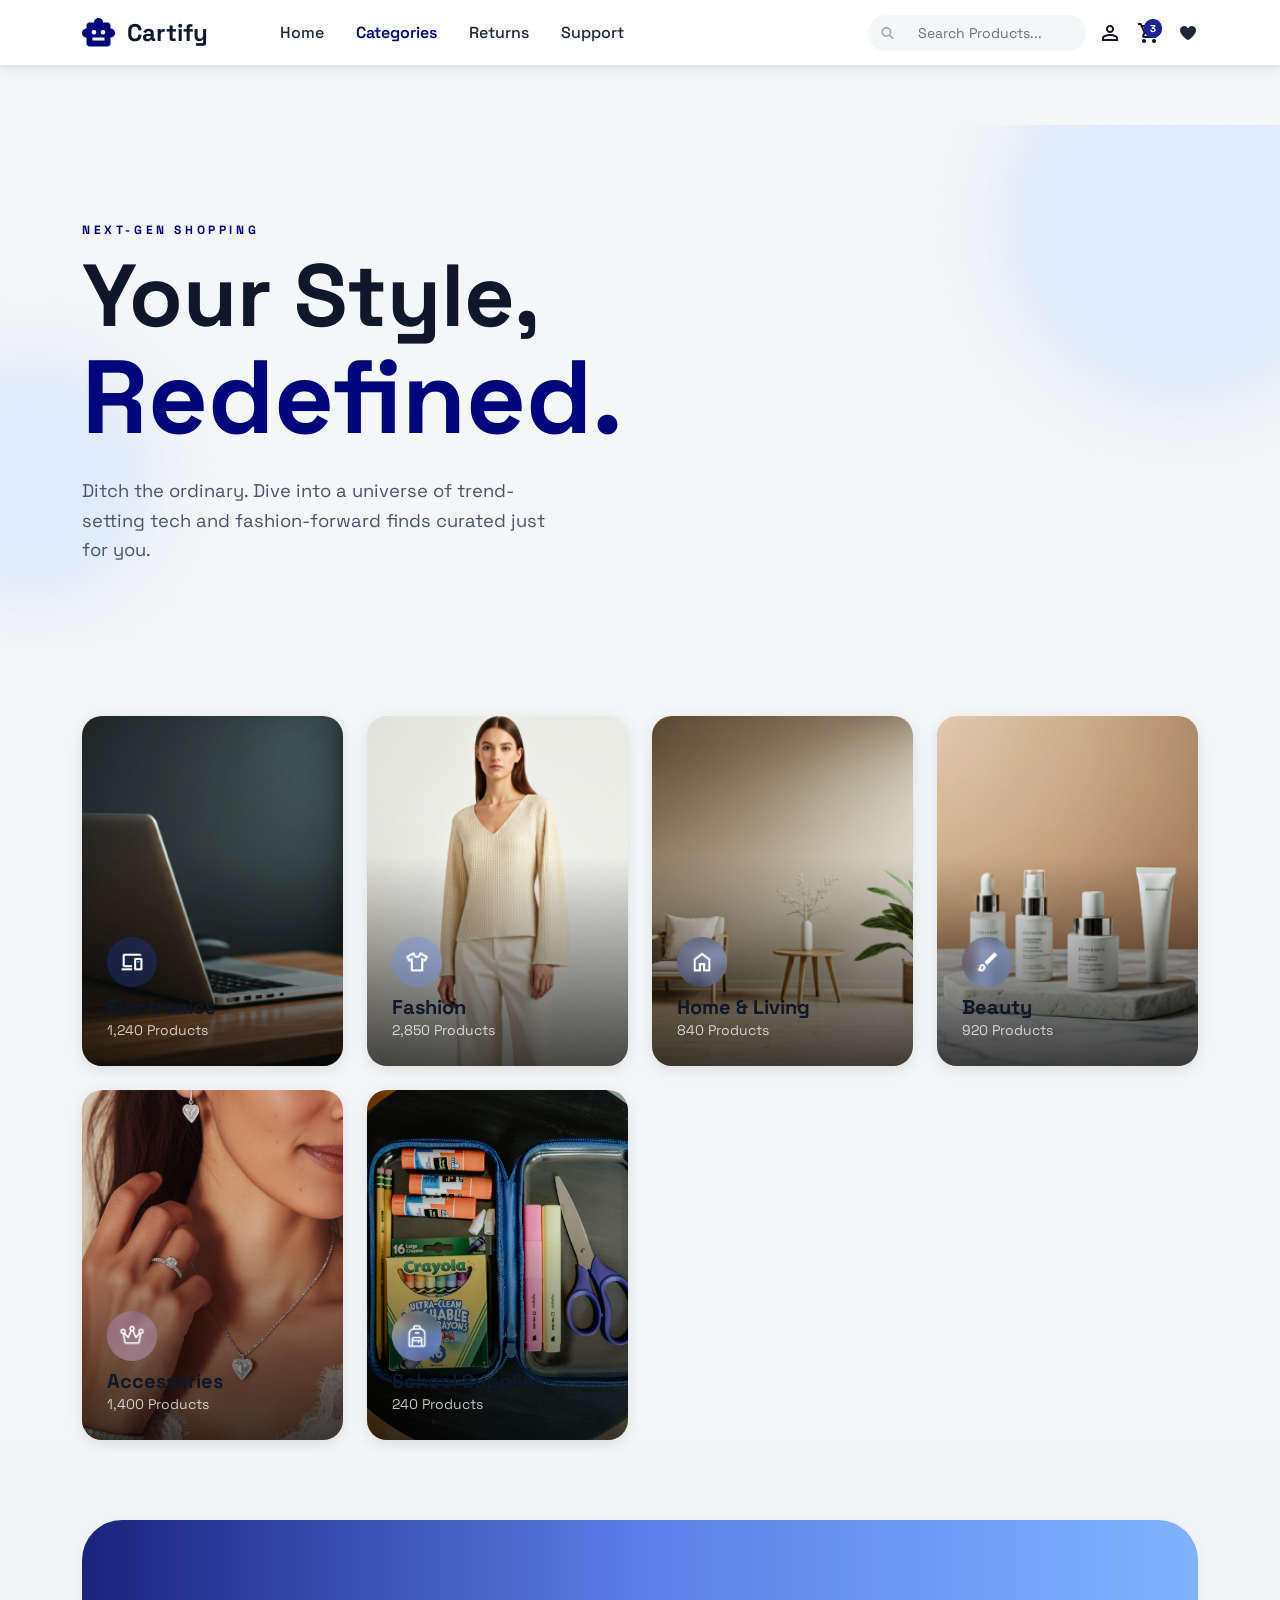
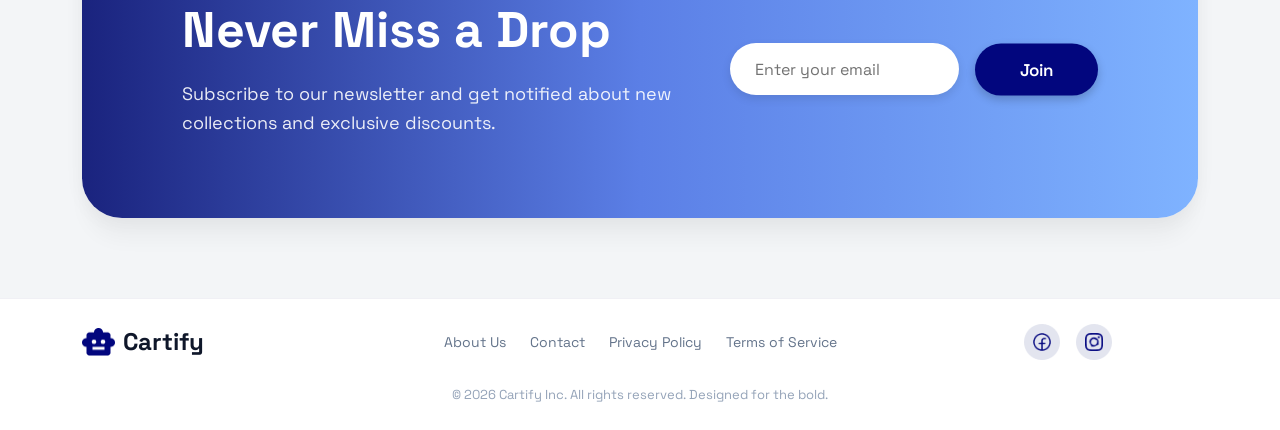
==== Categories.html @ 86dcb87e "Add files via upload" ====
<!doctype html>
<html lang="en">

<head>
  <meta charset="UTF-8" />
  <meta name="viewport" content="width=device-width, initial-scale=1.0" />
  <title>Cartify — Browse Categories</title>
  <meta name="description"
    content="Explore our curated categories: Electronics, Fashion, Home & Living, Beauty, Accessories, and School Supplies." />

  <!-- Google Fonts -->
  <link rel="preconnect" href="https://fonts.googleapis.com" />
  <link rel="preconnect" href="https://fonts.gstatic.com" crossorigin />
  <link href="https://fonts.googleapis.com/css2?family=Space+Grotesk:wght@300..700&display=swap" rel="stylesheet" />

  <!-- Animate CSS -->
  <link rel="stylesheet" href="./CSS/animate.min.css" />
  <!-- WOW CSS -->
  <link rel="stylesheet" href="./CSS/wow.min.css" />
  <!-- Font Awesome -->
  <link rel="stylesheet" href="./CSS/all.min.css" />
  <!-- Bootstrap -->
  <link rel="stylesheet" href="./CSS/bootstrap.min.css" />
  <!-- MDB Bootstrap -->
  <link rel="stylesheet" href="./CSS/mdb.min.css" />
  <!-- Main Stylesheet -->
  <link rel="stylesheet" href="./CSS/Style.css" />
</head>

<body>

  <!-- ========== NAVBAR ========== -->
  <nav class="navbar navbar-expand-lg nav-home sticky-top">
    <div class="container">
      <a class="navbar-brand me-2 brand-name" href="./index.html">
        <img src="./img/Icon.png" height="16" alt="Cartify Logo" loading="lazy" style="margin-top: -1px" />
        Cartify
      </a>

      <button data-mdb-collapse-init class="navbar-toggler" type="button" data-mdb-target="#navbarButtonsExample"
        aria-controls="navbarButtonsExample" aria-expanded="false" aria-label="Toggle navigation">
        <i class="fas fa-bars"></i>
      </button>

      <div class="collapse navbar-collapse" id="navbarButtonsExample">
        <ul class="navbar-nav me-auto mb-2 mb-lg-0 mx-4 px-4 nav-linkss">
          <li class="nav-item">
            <a class="nav-link" href="./index.html">Home</a>
          </li>
          <li class="nav-item">
            <a class="nav-link active-link" href="./Categories.html">Categories</a>
          </li>
          <li class="nav-item">
            <a class="nav-link" href="./returns.html">Returns</a>
          </li>
          <li class="nav-item">
            <a class="nav-link" href="#support">Support</a>
          </li>
        </ul>

        <form class="d-flex nav-search">
          <div class="input-group mx-3">
            <span class="input-group-text border-end-0 icon">
              <i class="fa-solid fa-magnifying-glass fa-xs" style="color: rgb(148, 163, 184)"></i>
            </span>
            <input class="form-control border-start-0 word" type="search" placeholder="Search Products..."
              style="text-overflow: ellipsis" />
          </div>
        </form>

        <div class="nav-icons-group">
          <a class="text-reset" href="./login.html" title="Account">
            <img src="./img/MAN Icon.png" alt="Account" />
          </a>
          <a class="text-reset" href="#" title="Cart">
            <img src="./img/Button.png" alt="Cart" />
          </a>
          <a class="text-reset" href="#" title="Wishlist">
            <i class="fa-solid fa-heart" alt="Wishlist"></i>
          </a>
        </div>
      </div>
    </div>
  </nav>
  <!-- ========== END NAVBAR ========== -->


  <!-- ========== HERO SECTION ========== -->
  <section class="hero-section">
    <div class="hero-circle-1">
      <img src="./img/Overlay+Blur-1.png" alt="Decorative circle" />
    </div>
    <div class="hero-circle-2">
      <img src="./img/Overlay+Blur.png" alt="Decorative circle" />
    </div>
    <div class="container">
      <div class="row mb-2">
        <div class="col-lg-12">
          <p class="hero-sub-title">NEXT-GEN SHOPPING</p>
          <h1 class="hero-title-main">Your Style,</h1>
          <h1 class="hero-title-sub" style="margin-bottom: 1.2rem !important">Redefined.</h1>
        </div>
      </div>
      <div class="row align-items-center">
        <div class="col-lg-7 col-md-8">
          <p class="hero-description">
            Ditch the ordinary. Dive into a universe of trend-setting tech and
            fashion-forward finds curated just for you.
          </p>
        </div>
      </div>
    </div>
  </section>
  <!-- ========== END HERO ========== -->


  <!-- ========== CATEGORIES GRID ========== -->
  <div class="container mt-5 pt-4">
    <div class="row g-4">

      <div class="col-lg-3 col-md-6">
        <a href="./electronics.html" class="category-card">
          <img src="./img/Background electronics.png" alt="Electronics" />
          <div class="category-overlay">
            <div class="mb-2">
              <img src="./img/electronics Overlay+OverlayBlur.png" alt="Electronics Icon" />
            </div>
            <h5 class="fw-bold m-0">Electronics</h5>
            <small class="opacity-75">1,240 Products</small>
          </div>
        </a>
      </div>

      <div class="col-lg-3 col-md-6">
        <a href="#" class="category-card">
          <img src="./img/Background fashion.png" alt="Fashion" />
          <div class="category-overlay">
            <div class="mb-2">
              <img src="./img/fashion Overlay+OverlayBlur.png" alt="Fashion Icon" />
            </div>
            <h5 class="fw-bold m-0">Fashion</h5>
            <small class="opacity-75">2,850 Products</small>
          </div>
        </a>
      </div>

      <div class="col-lg-3 col-md-6">
        <a href="#" class="category-card">
          <img src="./img/Background home.png" alt="Home & Living" />
          <div class="category-overlay">
            <div class="mb-2">
              <img src="./img/home Overlay+OverlayBlur.png" alt="Home Icon" />
            </div>
            <h5 class="fw-bold m-0">Home & Living</h5>
            <small class="opacity-75">840 Products</small>
          </div>
        </a>
      </div>

      <div class="col-lg-3 col-md-6">
        <a href="#" class="category-card">
          <img src="./img/Background beauty.png" alt="Beauty" />
          <div class="category-overlay">
            <div class="mb-2">
              <img src="./img/beauty Overlay+OverlayBlur.png" alt="Beauty Icon" />
            </div>
            <h5 class="fw-bold m-0">Beauty</h5>
            <small class="opacity-75">920 Products</small>
          </div>
        </a>
      </div>

      <div class="col-lg-3 col-md-6">
        <a href="#" class="category-card">
          <img src="./img/acc.png" alt="Accessories" />
          <div class="category-overlay">
            <div class="mb-2">
              <img src="./img/crown Overlay+OverlayBlur.png" alt="Accessories Icon" />
            </div>
            <h5 class="fw-bold m-0">Accessories</h5>
            <small class="opacity-75">1,400 Products</small>
          </div>
        </a>
      </div>

      <div class="col-lg-3 col-md-6">
        <a href="#" class="category-card">
          <img src="./img/kelly-sikkema-06CE33PclHg-unsplash.jpg" alt="School Supplies" />
          <div class="category-overlay">
            <div class="mb-2">
              <img src="./img/school Overlay+OverlayBlur.png" alt="School Icon" />
            </div>
            <h5 class="fw-bold m-0">School Supplies</h5>
            <small class="opacity-75">240 Products</small>
          </div>
        </a>
      </div>

    </div>
  </div>
  <!-- ========== END CATEGORIES ========== -->


  <!-- ========== NEWSLETTER CTA ========== -->
  <section class="log-home">
    <div class="container">
      <div class="content-log shadow-5">
        <div class="row align-items-center">
          <div class="col-lg-7 text-start">
            <h2>Never Miss a Drop</h2>
            <p>Subscribe to our newsletter and get notified about new collections and exclusive discounts.</p>
          </div>
          <div class="col-lg-5">
            <div class="d-flex flex-column flex-sm-row gap-3 justify-content-lg-end align-items-start">
              <div class="newsletter-input-wrapper w-100">
                <input type="email" class="form-control newsletter-input-sep" placeholder="Enter your email"
                  style="text-overflow: ellipsis" />
              </div>
              <button class="btn button-logg shadow-0" type="button">Join</button>
            </div>
          </div>
        </div>
      </div>
    </div>
  </section>
  <!-- ========== END NEWSLETTER ========== -->


  <!-- ========== FOOTER ========== -->
  <footer class="main-footer py-4">
    <div class="container">
      <div class="row align-items-center">
        <div class="col-lg-3 text-center text-lg-start mb-3 mb-lg-0">
          <a class="brand-name" href="./index.html">
            <img src="./img/Icon.png" height="16" alt="Cartify Logo" loading="lazy" style="margin-top: -1px" />
            Cartify
          </a>
        </div>
        <div class="col-lg-6">
          <ul class="footer-links-list">
            <li><a href="#">About Us</a></li>
            <li><a href="#">Contact</a></li>
            <li><a href="#">Privacy Policy</a></li>
            <li><a href="#">Terms of Service</a></li>
          </ul>
        </div>
        <div class="col-lg-3 text-center text-lg-end d-flex gap-3 justify-content-center">
          <a href="#" class="social-icon">
            <img src="./img/facebook.png" alt="Facebook" />
          </a>
          <a href="#" class="social-icon">
            <img src="./img/Link.png" alt="Instagram" />
          </a>
        </div>
      </div>
      <div class="row">
        <div class="col-12 text-center">
          <p class="copyright-text">© 2026 Cartify Inc. All rights reserved. Designed for the bold.</p>
        </div>
      </div>
    </div>
  </footer>
  <!-- ========== END FOOTER ========== -->


  <!-- Scripts -->
  <script src="./Js/all.min.js"></script>
  <script src="./Js/wow.min.js"></script>
  <script>new WOW().init();</script>
  <script src="./Js/jquery.slim.min.js"></script>
  <script src="./Js/popper.min.js"></script>
  <script src="./Js/bootstrap.min.js"></script>
  <script src="./Js/mdb.umd.min.js"></script>
  <script src="./Js/main.js"></script>
</body>

</html>
---- CSS/Style.css ----
/* ============================================
   CARTIFY E-COMMERCE — UNIFIED STYLESHEET
   ============================================ */

/* ===== RESET & BASE ===== */
* {
  margin: 0;
  padding: 0;
  box-sizing: border-box;
}

/* ===== CSS CUSTOM PROPERTIES ===== */
:root {
  /* Brand Colors */
  --primary-color: #02067e;
  --primary-light: #5c61ff;
  --primary-hover: #1a1670;
  --accent-color: #ef4444;

  /* Backgrounds */
  --main-bg: #f5f6f8;
  --light-bg: #f8fafc;
  --card-bg: #ffffff;
  --dark-bg: #0b1f5b;

  /* Text */
  --dark-color: #0f172a;
  --text-main: #1e293b;
  --text-muted: #64748b;
  --text-light: #94a3b8;

  /* Price */
  --price-color: #02067e;

  /* Misc */
  --star-color: #fbbf24;
  --success-color: #4caf50;
  --border-color: #e2e8f0;
  --shadow-sm: 0 2px 6px rgba(0, 0, 0, 0.1);
  --shadow-md: 0 8px 20px rgba(0, 0, 0, 0.15);
  --shadow-lg: 0 15px 30px rgba(0, 0, 0, 0.05);
  --radius-sm: 12px;
  --radius-md: 20px;
  --radius-lg: 30px;
  --radius-pill: 50px;
  --transition: all 0.3s ease;
}

/* ===== GLOBAL TYPOGRAPHY ===== */
body {
  font-family: "Space Grotesk", sans-serif;
  background-color: var(--main-bg) !important;
  color: var(--text-main);
  line-height: 1.6;
}

h1,
h2,
h3,
h4,
h5,
h6 {
  font-family: "Space Grotesk", sans-serif;
  font-weight: 700;
  color: var(--dark-color);
}

p {
  font-family: "Space Grotesk", sans-serif;
  color: var(--text-muted);
}

a {
  text-decoration: none;
  transition: var(--transition);
}

img {
  max-width: 100%;
  height: auto;
}


/* ============================================
   NAVBAR — UNIFIED ACROSS ALL PAGES
   ============================================ */

.nav-home {
  z-index: 10;
  background-color: rgba(255, 255, 255, 0.95) !important;
  backdrop-filter: blur(10px);
  transition: box-shadow 0.3s ease;
}

.nav-home.scrolled {
  box-shadow: 0 2px 20px rgba(0, 0, 0, 0.1);
}

.brand-name {
  font-size: 24px;
  font-weight: 700;
  color: var(--dark-color) !important;
  text-decoration: none;
  display: flex;
  align-items: center;
  gap: 8px;
}

.brand-name img {
  width: 33px;
  height: 28.5px;
}

.nav-linkss {
  margin-right: 100px;
  font-weight: 500;
}

.nav-linkss .nav-link {
  color: var(--text-main);
  font-weight: 500;
  padding: 8px 16px !important;
  border-radius: var(--radius-pill);
  transition: var(--transition);
}

.nav-linkss .nav-link:hover {
  color: var(--primary-color);
}

.nav-linkss .nav-link.active-link {
  color: var(--primary-color);
  font-weight: 600;
}

.nav-search {
  width: 250px;
}

.nav-search .input-group {
  background-color: var(--main-bg) !important;
  border-radius: var(--radius-pill) !important;
  overflow: hidden !important;
}

.nav-search .input-group * {
  background-color: var(--main-bg) !important;
  border: none !important;
}

.nav-search .icon i {
  width: 15px;
  height: 15px;
}

.nav-search input::placeholder {
  font-size: 14px;
  background-color: var(--main-bg);
}

.nav-icons-group {
  display: flex;
  align-items: center;
  gap: 12px;
}

.nav-icons-group i {
  display: flex;
  align-items: center;
  font-size: 20px;
  color: var(--primary-color);
}

.nav-icons-group a {
  display: flex;
  align-items: center;
}


/* ============================================
   HOME PAGE — HERO
   ============================================ */

.main-home {
  background-color: var(--main-bg);
  padding: 0 0 100px 0;
}

.main-home .left-main {
  margin-top: 100px !important;
}

.left-img {
  transition: var(--transition);
  cursor: pointer;
}

.left-img:hover {
  transform: translateY(-1px) scale(1.0);
  box-shadow: 0 20px 40px rgba(2, 6, 126, 0.4);
}

.main-home .left-main h2 {
  font-size: 72px;
}

.main-home .left-main h2:nth-of-type(1) {
  color: var(--dark-color);
}

.main-home .left-main h2:nth-of-type(2) {
  color: var(--primary-color);
}

.main-home .left-main p {
  font-size: 20px;
  color: var(--text-muted);
}

/* Primary CTA Button (reusable) */
.btn-cta-primary {
  padding: 15px 25px;
  background-color: var(--primary-color);
  color: white;
  border-radius: var(--radius-pill);
  text-transform: none;
  border: none;
  font-weight: 600;
  font-size: 16px;
  transition: var(--transition);
  cursor: pointer;
}

.btn-cta-primary:hover {
  background-color: var(--primary-hover);
  color: white;
  transform: translateY(-2px);
  box-shadow: 0 8px 25px rgba(2, 6, 126, 0.3);
}

/* Secondary CTA Button */
.btn-cta-secondary {
  padding: 12px 25px;
  border: none;
  border-radius: var(--radius-pill);
  font-weight: 600;
  background: transparent;
  color: var(--dark-color);
  cursor: pointer;
  transition: var(--transition);
}

.btn-cta-secondary:hover {
  background-color: rgba(0, 0, 0, 0.05);
}

/* Right side hero */
.right-main {
  position: relative;
}

.right-main .shadow-right {
  background: white;
  width: 350px;
  height: 345px;
  border-radius: var(--radius-lg);
  position: absolute;
  top: -110px;
  right: 30px;
  transform: rotate(3deg);
  box-shadow:
    0 30px 80px rgba(0, 0, 0, 0.15),
    0 0 60px rgba(0, 170, 255, 0.4);
  z-index: 1;
}

.blue-ball {
  position: absolute;
  width: 250px;
  height: 250px;
  background: #00aaff;
  border-radius: 50%;
  filter: blur(120px);
  top: -60px;
  right: -60px;
  z-index: 2;
}

.right-main .image-right {
  position: absolute;
  z-index: 2;
  top: -100px;
  right: 30px;
}

.right-main .image-right img {
  width: 400px;
}


/* ============================================
   HOME — WHY SHOP WITH US
   ============================================ */

.all-why {
  padding-left: 80px !important;
  padding-right: 80px !important;
}

.why-home {
  padding: 80px 0;
  height: auto;
}

.header-why h2 {
  font-size: 36px;
  font-weight: 600;
  color: var(--dark-color);
}

.same-why {
  background-color: var(--primary-color);
  border-radius: 23px;
  width: 100%;
  height: 100%;
  color: white;
  padding: 30px !important;
  transition: var(--transition);  
  cursor: pointer;
}

.same-why h4,
.same-why p {
  color: white;
}

.same-why:hover {
  transform: translateY(-8px) scale(1.02);
  box-shadow: 0 20px 40px rgba(2, 6, 126, 0.4);
}

.not-same-why {
  background-color: #9eb9ff;
  border-radius: 23px;
  width: 100%;
  height: 100%;
  color: black;
  padding: 30px !important;
  transition: var(--transition);
  cursor: pointer;
}

.not-same-why h4,
.not-same-why p {
  color: black;
}

.not-same-why:hover {
  transform: translateY(-8px) scale(1.02);
  box-shadow: 0 20px 40px rgba(158, 185, 255, 0.6);
}


/* ============================================
   HOME — FEATURED PRODUCTS
   ============================================ */

.products-home {
  background-color: #f3f5f7;
  padding-top: 50px;
  padding-bottom: 50px;
}

.product-head {
  color: var(--dark-color);
  font-size: 36px;
  font-weight: 600;
}

.link-product {
  font-weight: 600;
  color: var(--text-main);
}

.link-product:hover {
  color: var(--primary-color);
}

.card-producct {
  width: 100%;
  border-radius: var(--radius-pill);
  cursor: pointer;
  padding: 0px 0px 10px 0px;
  height: 100%;
  border: 0;
  box-shadow: var(--shadow-sm);
  transition: var(--transition);
  overflow: hidden;
}

/* ========== SWIPER CUSTOM STYLES ========== */
.productSwiper {
  padding: 20px 10px 80px !important;
}

.swiper-pagination-bullet-active {
  background: var(--primary-color) !important;
}

.productSwiper .card-producct .bg-image,
.electronicsSwiper .product-card .product-img-wrapper {
  height: 260px;
  display: block;
  background-color: #f8f9fa;
  border-radius: 20px 20px 0 0;
  overflow: hidden;
  margin: 0;
}

.productSwiper .card-producct .bg-image img,
.electronicsSwiper .product-card .product-img-wrapper img {
  width: 100% !important;
  height: 100% !important;
  object-fit: cover;
  transition: transform 0.5s ease;
}

.card-producct:hover .bg-image img {
  transform: scale(1.1);
}

.swiper-button-next,
.swiper-button-prev {
  background: white !important;
  width: 50px !important;
  height: 50px !important;
  border-radius: 50% !important;
  box-shadow: 0 5px 15px rgba(0,0,0,0.1) !important;
  color: var(--primary-color) !important;
  transition: var(--transition);
}

.swiper-button-next:after,
.swiper-button-prev:after {
  font-size: 20px !important;
  font-weight: bold;
}

.swiper-button-next:hover,
.swiper-button-prev:hover {
  background: var(--primary-color) !important;
  color: white !important;
}

@media (max-width: 768px) {
  .swiper-button-next, .swiper-button-prev {
    display: none !important;
  }
}

.card-producct:hover {
  transform: translateY(-8px);
  box-shadow: var(--shadow-md);
}

.card-producct img {
  transition: transform 0.3s ease;
}

.card-producct:hover img {
  transform: scale(1.15);
}

.card-producct h6 {
  font-size: 14px;
  padding: 10px 5px;
}

.card-producct h5 {
  padding: 6px 8px;
  color: var(--dark-color);
  font-weight: 600;
}

.card-producct h4 {
  padding: 0px 8px;
  color: var(--primary-light);
  font-weight: 600;
}

.button-cartt {
  background-color: #f1f5f9;
  color: var(--dark-color);
  display: block;
  margin: auto;
  border-radius: 25px;
  text-transform: none;
  font-size: 17px;
  padding: 11px 20px;
  width: 70%;
  transition: var(--transition);
}

.button-cartt:hover {
  background-color: var(--primary-color);
  color: white;
}


/* ============================================
   HOME — RETURN SECTION
   ============================================ */

.return-home {
  background:
    radial-gradient(circle at 25% 55%, rgba(80, 110, 255, 0.18), transparent 45%),
    radial-gradient(circle at 70% 40%, rgba(80, 100, 255, 0.12), transparent 55%),
    linear-gradient(90deg, #060F2B 0%, #111C45 50%, #1C2A6B 100%);
  padding-bottom: 50px;
}

.right-return {
  margin-top: 40px;
}

.right-return h3 {
  font-size: 60px;
  padding-bottom: 5px;
}

.right-return h3:nth-of-type(1) {
  color: #9EB9FF;
}

.right-return h3:nth-of-type(2) {
  color: white;
}

.right-return p {
  color: #CBD5E1;
}

.right-return img {
  box-shadow: var(--shadow-sm);
  transition: var(--transition);
  overflow: hidden;
}

.right-return img:hover {
  transform: translateY(-8px);
  box-shadow: var(--shadow-md);
}

.right-return button {
  padding: 20px 70px;
  background-color: #9EB9FF;
  color: white;
  border-radius: var(--radius-pill);
  text-transform: none;
  font-size: 20px;
  border: none;
  cursor: pointer;
  box-shadow:
    0 15px 30px rgba(0, 0, 0, 0.25),
    0 0 60px rgba(0, 150, 255, 0.5);
  transition: var(--transition);
}

.right-return button:hover {
  transform: translateY(-3px);
}


/* ============================================
   HOME — METHOD / STEPS SECTION
   ============================================ */

.upper-method h5 {
  font-size: 36px;
  color: var(--dark-color);
}


/* ============================================
   CTA LOG / NEWSLETTER BANNER (shared)
   ============================================ */

.log-home {
  background-color: #f3f5f7;
  display: flex;
  align-items: center;
  padding: 80px 0;
}

.content-log {
  background: linear-gradient(90deg, #1a237e, #5b7fe6, #7fb3ff);
  border-radius: 40px;
  padding: 80px 100px;
  color: white;
}

.content-log h2 {
  font-size: 50px;
  font-weight: bold;
  margin-bottom: 20px;
  color: white;
}

.content-log p {
  max-width: 600px;
  margin: 0;
  opacity: 0.9;
  font-size: 18px;
  color: rgba(255, 255, 255, 0.9);
}

.button-log {
  border-radius: var(--radius-lg);
  padding: 13px 35px;
  color: var(--primary-color);
  text-transform: none;
  font-size: 17px;
}

.button-logg {
  border-radius: var(--radius-lg) !important;
  padding: 13px 45px !important;
  color: white !important;
  background-color: var(--primary-color) !important;
  text-transform: none !important;
  font-size: 17px !important;
  border: none !important;
  font-weight: 600 !important;
  height: 52px !important;
  white-space: nowrap !important;
  transition: var(--transition) !important;
  box-shadow: 0 4px 10px rgba(0, 0, 0, 0.2) !important;
  cursor: pointer;
}

.button-logg:hover {
  background-color: #000 !important;
  color: white !important;
  transform: translateY(-2px);
}

input.newsletter-input-sep {
  background-color: white !important;
  border-radius: var(--radius-lg) !important;
  padding: 13px 25px !important;
  border: none !important;
  font-size: 16px !important;
  height: 52px !important;
  box-shadow: 0 4px 10px rgba(0, 0, 0, 0.1) !important;
  width: 100% !important;
  outline: none !important;
  color: #333 !important;
}


/* ============================================
   FOOTER — UNIFIED (DARK STYLE)
   ============================================ */

.footer-home {
  background-color: var(--dark-bg);
  padding: 60px 0px 40px 0px;
  margin-top: 0;
}

.footer-home section {
  background-color: var(--dark-bg);
}

.footer-home p {
  margin-bottom: 8px;
  color: rgba(255, 255, 255);
}

.footer-home h6 {
  margin-top: 0px;
  color: #ffffff;
}

.social-icons {
  display: flex;
  gap: 12px;
  margin-top: 20px;
}

.social-icons a:hover {
  background-color: var(--primary-color);
  color: white;
  transform: translateY(-3px);
}

.email-box {
  position: relative;
  width: 100%;
}

.email-box input {
  border-radius: var(--radius-lg);
  padding-right: 45px;
}

.send-icon {
  position: absolute;
  right: 15px;
  top: 50%;
  transform: translateY(-50%);
  color: #162c66;
  cursor: pointer;
}


/* ============================================
   CATEGORIES PAGE — HERO
   ============================================ */

.hero-section {
  padding-top: 60px !important;
  padding-bottom: 80px;
  min-height: auto;
  display: block;
  position: relative;
}

.hero-sub-title {
  letter-spacing: 3.6px;
  color: var(--primary-color);
  font-size: 12px;
  font-weight: 800;
  text-transform: uppercase;
  margin-bottom: 0.5rem;
  margin-top: 96px !important;
}

.hero-title-main {
  color: var(--dark-color);
  font-weight: 800;
  font-size: clamp(3.5rem, 10vw, 5.5rem);
  line-height: 1.1;
  margin-bottom: 0;
}

.hero-title-sub {
  color: var(--primary-color) !important;
  font-weight: 800;
  font-size: clamp(4rem, 12vw, 6.5rem);
  line-height: 1;
  margin-bottom: 1.2rem !important;
}

.hero-description {
  color: #475569;
  font-weight: 400;
  max-width: 480px;
  font-size: 1.15rem;
  line-height: 1.6;
  margin-bottom: 0;
}

.hero-circle-1 {
  position: absolute;
  z-index: 0 !important;
  bottom: 0%;
}

.hero-section .container {
  position: relative;
  z-index: 2;
}

.hero-circle-2 {
  position: absolute;
  z-index: 0 !important;
  right: 0%;
}


/* ============================================
   CATEGORIES PAGE — CATEGORY CARDS
   ============================================ */

.category-card {
  display: block;
  border-radius: var(--radius-md);
  overflow: hidden;
  position: relative;
  height: 350px;
  box-shadow: 0 4px 15px rgba(0, 0, 0, 0.1);
  transition: transform 0.4s ease;
  text-decoration: none;
}

.category-card:hover {
  transform: translateY(-5px);
}

.category-card img {
  width: 100%;
  height: 100%;
  object-fit: cover;
  transition: transform 0.6s ease;
}

.category-card:hover img {
  transform: scale(1.1);
}

.category-card h5 {
  white-space: nowrap;
  overflow: hidden;
  text-overflow: ellipsis;
}

.category-overlay {
  position: absolute;
  inset: 0;
  background: linear-gradient(to top, rgba(0, 0, 0, 0.7) 0%, transparent 60%);
  display: flex;
  flex-direction: column;
  justify-content: flex-end;
  padding: 25px;
  color: white;
}

.category-overlay img {
  width: 50px !important;
  height: 50px !important;
  object-fit: contain;
  display: block;
}


/* ============================================
   CATEGORIES FOOTER (light variant)
   ============================================ */

.main-footer {
  background-color: var(--card-bg);
  border-top: 1px solid #f0f0f5;
  padding: 40px 0 20px;
}

.footer-links-list {
  list-style: none;
  padding: 0;
  margin: 0;
  display: flex;
  justify-content: center;
  gap: 24px;
  flex-wrap: wrap;
}

.footer-links-list a {
  color: var(--text-muted);
  font-size: 14px;
  transition: var(--transition);
}

.footer-links-list a:hover {
  color: var(--primary-color);
}

.social-icon {
  width: 36px;
  height: 36px;
  border-radius: 50%;
  background-color: #f3f4f8;
  display: flex;
  align-items: center;
  justify-content: center;
  transition: var(--transition);
}

.social-icon:hover {
  background-color: var(--primary-color);
}

.social-icon:hover img {
  filter: brightness(0) invert(1);
}

.copyright-text {
  color: var(--text-light);
  font-size: 13px;
  margin-top: 24px;
  margin-bottom: 0;
}


/* ============================================
   ELECTRONICS PAGE — PRODUCT LISTING
   ============================================ */

/* Breadcrumb */
.breadcrumb-custom {
  font-size: 13.6px;
  margin: 24px 0;
  color: var(--text-muted);
  padding-top: 20px;
}

.breadcrumb-custom a {
  color: var(--text-muted);
  text-decoration: none;
}

.breadcrumb-custom a:hover {
  color: var(--primary-color);
}

.breadcrumb-custom .active {
  color: var(--primary-color);
  font-weight: 600;
}

/* Top Banner */
.category-banner {
  background: linear-gradient(135deg, rgba(255, 255, 255, 1) 0%, rgba(248, 249, 255, 1) 100%);
  border-radius: 16px 16px 80px 16px;
  padding: 48px 32px;
  position: relative;
  overflow: hidden;
  box-shadow: 0 10px 30px rgba(0, 0, 0, 0.02);
  margin-bottom: 32px;
}

.category-banner::after {
  content: "";
  position: absolute;
  top: -50px;
  right: -50px;
  width: 300px;
  height: 300px;
  background: radial-gradient(circle, rgba(200, 210, 255, 0.4) 0%, rgba(255, 255, 255, 0) 70%);
  border-radius: 50%;
  z-index: 0;
}

.banner-content {
  position: relative;
  z-index: 1;
}

.banner-content p {
  font-size: 18px;
  color: var(--primary-color);
}

.badge-premium {
  background-color: #fff;
  color: var(--primary-color);
  font-size: 10.4px;
  font-weight: 700;
  letter-spacing: 1px;
  padding: 6.4px 12.8px;
  border-radius: var(--radius-pill);
  display: inline-block;
  margin-bottom: 16px;
  text-transform: uppercase;
  box-shadow: 0 2px 10px rgba(0, 0, 0, 0.05);
}

.category-title {
  font-size: 40px;
  font-weight: 700;
  color: var(--primary-color);
  margin-bottom: 16px;
}

.category-desc {
  max-width: 500px;
  color: #4b4b66;
  font-size: 15.2px;
  line-height: 1.6;
}

/* Filters */
.filters-bar {
  display: flex;
  justify-content: space-between;
  align-items: center;
  flex-wrap: wrap;
  gap: 16px;
  margin-bottom: 32px;
  background-color: #fff;
  padding: 12px 16px;
  border-radius: var(--radius-pill);
  box-shadow: 0 2px 10px rgba(0, 0, 0, 0.02);
}

.filters-category button:nth-of-type(1) {
  color: var(--primary-color);
}

.filter-btn {
  background-color: #f3f4f8;
  border: none;
  font-size: 13.6px;
  font-weight: 500;
  color: var(--text-main);
  padding: 8px 16px;
  border-radius: var(--radius-pill);
  display: flex;
  align-items: center;
  gap: 8px;
  transition: all 0.2s;
  cursor: pointer;
}

.filter-btn:hover {
  background-color: #e5e7eb;
}

.filter-btn i {
  color: var(--primary-color);
}

.sort-by {
  font-size: 13.6px;
  color: var(--text-muted);
  display: flex;
  align-items: center;
  gap: 8px;
}

/* Product Card (Electronics) */
.product-card {
  background-color: var(--card-bg);
  border-radius: 24px;
  border: none;
  overflow: hidden;
  transition: transform 0.3s ease, box-shadow 0.3s ease;
  height: 100%;
  display: flex;
  flex-direction: column;
}

.product-card:hover {
  transform: translateY(-5px);
  box-shadow: var(--shadow-lg) !important;
}

.product-img-wrapper {
  background-color: #f8f9fa;
  position: relative;
  border-radius: 24px 24px 0 0;
  height: 250px;
  overflow: hidden;
  display: flex;
  align-items: center;
  justify-content: center;
}

.product-img-wrapper img {
  width: 100%;
  height: 100%;
  object-fit: cover;
}

.card-badge {
  position: absolute;
  top: 16px;
  left: 16px;
  font-size: 10.4px;
  font-weight: 700;
  padding: 4.8px 9.6px;
  border-radius: var(--radius-pill);
  text-transform: uppercase;
  letter-spacing: 0.5px;
}

.badge-new {
  background-color: var(--primary-color);
  color: #fff;
}

.badge-hot {
  background-color: var(--accent-color);
  color: #fff;
}

.btn-wishlist {
  position: absolute;
  top: 16px;
  right: 16px;
  width: 32px;
  height: 32px;
  border-radius: 50%;
  background-color: rgba(255, 255, 255, 0.8);
  border: none;
  display: flex;
  align-items: center;
  justify-content: center;
  color: #9ca3af;
  font-size: 14.4px;
  transition: all 0.2s;
  cursor: pointer;
}

.btn-wishlist:hover {
  color: var(--accent-color);
}

.product-details {
  padding: 24px;
  flex-grow: 1;
  display: flex;
  flex-direction: column;
}

.product-details span {
  font-size: 12px;
  padding-bottom: 10px;
}

.rating {
  color: var(--star-color);
  font-size: 12px;
  margin-bottom: 8px;
}

.rating-count {
  color: var(--text-muted);
  margin-left: 4.8px;
}

.product-title {
  font-size: 16px;
  font-weight: 600;
  color: var(--text-main);
  margin-bottom: 16px;
  flex-grow: 1;
}

.product-price-row {
  display: flex;
  justify-content: space-between;
  align-items: center;
}

.price {
  font-size: 20px;
  font-weight: 700;
  color: var(--price-color);
}

.price-old {
  font-size: 13.6px;
  text-decoration: line-through;
  color: var(--text-muted);
  margin-right: 8px;
}

.price-hot {
  font-size: 20px;
  font-weight: 700;
  color: var(--accent-color);
}

.btn-add-cart {
  width: 38px;
  height: 38px;
  border-radius: 50%;
  background-color: var(--primary-color);
  color: #fff;
  border: none;
  display: flex;
  align-items: center;
  justify-content: center;
  transition: all 0.2s;
  cursor: pointer;
}

.btn-add-cart:hover {
  transform: scale(1.05);
  background-color: var(--primary-hover);
}

/* Pagination */
.pagination-custom {
  display: flex;
  justify-content: center;
  align-items: center;
  gap: 8px;
  margin: 48px 0;
  list-style: none;
  padding: 0;
}

.pagination-custom li a {
  width: 36px;
  height: 36px;
  display: flex;
  align-items: center;
  justify-content: center;
  border-radius: 50%;
  font-size: 13.6px;
  color: var(--text-main);
  font-weight: 500;
  transition: all 0.2s;
  text-decoration: none;
}

.pagination-custom li a:hover {
  background-color: #e5e7eb;
}

.pagination-custom li a.active {
  background-color: var(--primary-color);
  color: #fff;
}

.pagination-custom li a.disabled {
  color: #9ca3af;
  pointer-events: none;
}

.pagination-custom li a.dots {
  pointer-events: none;
}

/* Recommended Section */
.recommended-section {
  margin-top: 80px;
  margin-bottom: 80px;
}

.section-header {
  display: flex;
  justify-content: space-between;
  align-items: center;
  margin-bottom: 24px;
}

.section-title {
  font-size: 20px;
  font-weight: 700;
  color: var(--text-main);
  margin: 0;
}

.view-all {
  font-size: 13.6px;
  font-weight: 600;
  color: var(--primary-color);
  display: flex;
  align-items: center;
  gap: 4.8px;
  text-decoration: none;
}

.view-all:hover {
  text-decoration: underline;
  color: var(--primary-hover);
}

.rec-card {
  border: none;
  background: transparent;
}

.rec-img-wrapper {
  border-radius: 16px;
  overflow: hidden;
  margin-bottom: 12px;
  height: 160px;
}

.rec-img-wrapper img {
  width: 100%;
  height: 100%;
  object-fit: cover;
  transition: transform 0.4s ease;
}

.rec-card:hover .rec-img-wrapper img {
  transform: scale(1.05);
}

.rec-title {
  font-size: 14.4px;
  font-weight: 600;
  color: var(--text-main);
  margin-bottom: 4px;
}

.rec-price {
  font-size: 13.6px;
  font-weight: 600;
  color: var(--primary-light);
}

/* Electronics Footer (white variant) */
.footer {
  background-color: #fff;
  padding: 64px 0 32px;
  border-top: 1px solid #f0f0f5;
}

.footer-logo {
  display: flex;
  align-items: center;
  margin-bottom: 16px;
  gap: 8px;
}

.footer-desc {
  color: var(--text-muted);
  font-size: 14.4px;
  line-height: 1.6;
  margin-bottom: 24px;
  max-width: 250px;
}

.footer-title {
  font-size: 16px;
  font-weight: 700;
  color: var(--primary-color);
  margin-bottom: 24px;
}

.footer-links {
  list-style: none;
  padding: 0;
  margin: 0;
}

.footer-links li {
  margin-bottom: 12px;
}

.footer-links a {
  color: var(--text-muted);
  font-size: 14.4px;
  transition: color 0.2s;
  text-decoration: none;
}

.footer-links a:hover {
  color: var(--primary-color);
}

.newsletter-desc {
  color: var(--text-muted);
  font-size: 14.4px;
  margin-bottom: 16px;
}

.newsletter-form {
  display: flex;
  background-color: #f3f4f8;
  border-radius: var(--radius-pill);
  padding: 4px;
}

.newsletter-form input {
  border: none;
  background: transparent;
  padding: 8px 16px;
  outline: none;
  font-size: 13.6px;
  width: 100%;
}

.newsletter-form button {
  background-color: var(--primary-color);
  color: #fff;
  border: none;
  border-radius: var(--radius-pill);
  padding: 8px 20px;
  font-size: 13.6px;
  font-weight: 600;
  cursor: pointer;
  transition: var(--transition);
}

.newsletter-form button:hover {
  background-color: var(--primary-hover);
}

.footer-bottom {
  margin-top: 48px;
  padding-top: 24px;
  border-top: 1px solid #f0f0f5;
  display: flex;
  justify-content: space-between;
  align-items: center;
  flex-wrap: wrap;
  gap: 16px;
}

.copyright {
  color: var(--text-muted);
  font-size: 12.8px;
}

.bottom-links {
  display: flex;
  gap: 24px;
}

.bottom-links a {
  color: var(--text-muted);
  font-size: 12.8px;
  text-decoration: none;
}

.bottom-links a:hover {
  color: var(--primary-color);
}


/* ============================================
   LOGIN & SIGNUP PAGES
   ============================================ */

body.auth-page {
  overflow: hidden;
}

.login-container {
  font-family: "Space Grotesk", sans-serif;
  padding: 24px 32px !important;
  border-radius: var(--radius-lg) !important;
}

.login-container .form-check-input:checked {
  background-color: var(--primary-color);
  border-color: var(--primary-color);
}

.login-container .form-check-input:focus {
  box-shadow: 0 0 0 0.2rem rgba(2, 6, 126, 0.15);
  border-color: var(--primary-color);
}

.login-container .header-title {
  color: var(--dark-color);
}

.login-container .primary-btn {
  background-color: var(--primary-color) !important;
  border-color: var(--primary-color) !important;
  box-shadow: 0 1px 3px rgba(92, 97, 255, 0.9);
  text-transform: none;
  transition: var(--transition);
  padding: 18px 20px;
  font-size: 20px;
}

.login-container .primary-btn:hover,
.login-container .primary-btn:focus,
.login-container .primary-btn:active {
  background-color: var(--primary-light) !important;
  border-color: var(--primary-light) !important;
  box-shadow: 0 4px 15px rgba(92, 97, 255, 0.5);
}

.login-container .custom-input {
  border: 1.5px solid var(--border-color);
  background-color: var(--light-bg);
  transition: border-color 0.3s ease, box-shadow 0.3s ease;
  padding: 14px 20px !important;
  font-size: 16px !important;
}

.login-container .custom-input:focus {
  border-color: var(--primary-color);
  box-shadow: 0 0 0 0.2rem rgba(2, 6, 126, 0.15);
}

.login-container .custom-input::placeholder {
  color: var(--text-light);
}

.login-container .forgot-link,
.login-container .signup-link {
  color: var(--primary-color) !important;
  transition: color 0.2s ease;
}

.login-container .forgot-link:hover,
.login-container .signup-link:hover {
  color: var(--primary-light) !important;
}

.login-container .social-btn {
  border: 1.5px solid var(--border-color) !important;
  transition: all 0.25s ease;
}

.login-container .social-btn:hover {
  border-color: var(--primary-color) !important;
  background-color: #f1f5f9;
}


/* ============================================
   ELECTRONICS NAVBAR (unified to match Cartify)
   ============================================ */

.brand-icon {
  color: var(--primary-color);
  font-size: 24px;
}

.brand-text {
  font-weight: 700;
  font-size: 20px;
  color: #000;
  margin-left: 8px;
}

.search-bar-wrapper {
  background-color: #f3f4f8;
  border-radius: var(--radius-pill);
  padding: 8px 16px;
  display: flex;
  align-items: center;
  max-width: 500px;
  width: 100%;
}

.search-bar-wrapper input {
  border: none;
  background: transparent;
  outline: none;
  width: 100%;
  padding-left: 8px;
  font-size: 14.4px;
}

.search-bar-wrapper i {
  color: #9ca3af;
}

.nav-actions {
  display: flex;
  align-items: center;
  gap: 24px;
}

.cart-icon-wrapper {
  position: relative;
  font-size: 17.6px;
  color: var(--primary-color);
}

.cart-badge {
  position: absolute;
  top: -8px;
  right: -10px;
  background-color: var(--primary-color);
  color: #fff;
  font-size: 10.4px;
  font-weight: bold;
  border-radius: 50%;
  width: 16px;
  height: 16px;
  display: flex;
  align-items: center;
  justify-content: center;
}

.user-avatar {
  width: 36px;
  height: 36px;
  border-radius: 50%;
  object-fit: cover;
  background-color: #e2e8f0;
}


/* ============================================
   RESPONSIVE — MOBILE & TABLET
   ============================================ */

@media (max-width: 991px) {
  .nav-linkss {
    margin-right: 0 !important;
    margin-left: 0 !important;
    padding-left: 0 !important;
    padding-right: 0 !important;
  }

  .nav-search {
    width: 100%;
    margin: 10px 0;
  }

  .nav-search .input-group {
    margin: 0 !important;
  }

  .nav-icons-group {
    margin: 10px 0;
    justify-content: center;
  }

  .social-icons {
    justify-content: center;
  }

  .right-main {
    height: 350px;
    margin-top: 40px;
    overflow: hidden;
  }

  .right-main .shadow-right {
    top: 0px;
    right: 50%;
    transform: translateX(50%) rotate(3deg);
  }

  .right-main .image-right {
    top: 0px;
    right: 50%;
    transform: translateX(50%);
  }

  .right-main .image-right img {
    width: 300px;
  }

  .blue-ball {
    right: 50%;
    transform: translateX(50%);
  }

  .main-home {
    padding: 0 0 50px 0;
  }

  .content-log {
    padding: 50px 30px;
  }

  .content-log h2 {
    font-size: 32px;
  }
}

@media (max-width: 992px) {
  .left-main h2 {
    font-size: 48px;
  }

  h5 {
    font-size: 1.75rem !important;
    font-weight: bold;
  }
}

@media (max-width: 768px) {
  .main-home {
    text-align: center;
  }

  .left-main h2 {
    font-size: 36px;
  }

  .left-main p {
    font-size: 16px;
  }

  .shadow-right,
  .blue-ball {
    display: none;
  }

  .all-why {
    padding-left: 15px !important;
    padding-right: 15px !important;
  }

  .filters-bar {
    flex-direction: column;
    align-items: stretch;
  }

  .filters-bar .d-flex {
    justify-content: space-between;
  }

  .category-banner {
    padding: 32px 24px;
  }

  .category-title {
    font-size: 32px;
  }

  .right-return h3 {
    font-size: 40px;
  }

  .footer-links-list {
    flex-direction: column;
    align-items: center;
    gap: 12px;
  }
}

@media (min-width: 768px) and (max-width: 992px) {

  .why-home .same-why,
  .why-home .not-same-why {
    margin-right: 30px;
  }
}

@media (max-width: 767px) {

  .why-home .same-why,
  .why-home .not-same-why {
    margin: auto;
  }
}

@media (max-width: 576px) {
  .right-main .image-right img {
    width: 280px;
  }

  .content-log {
    padding: 40px 20px;
  }

  .content-log h2 {
    font-size: 28px;
  }
}
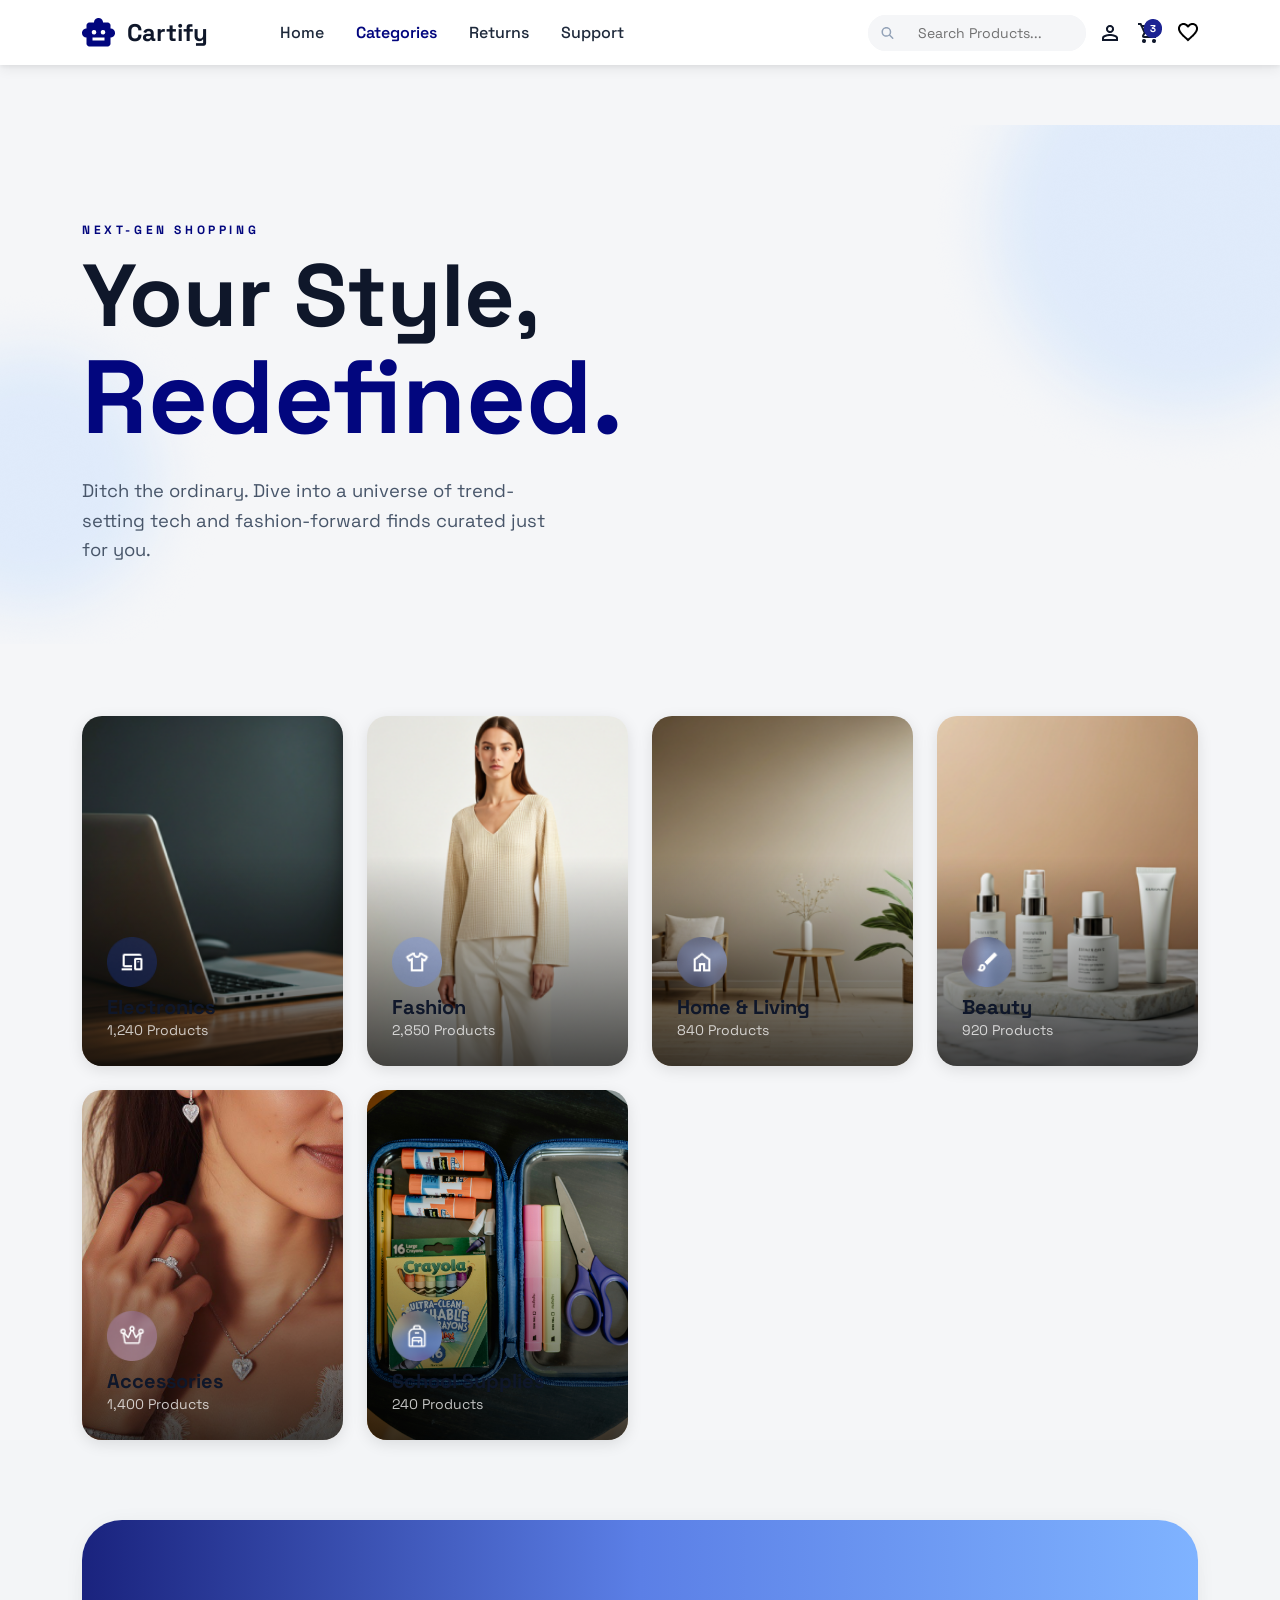
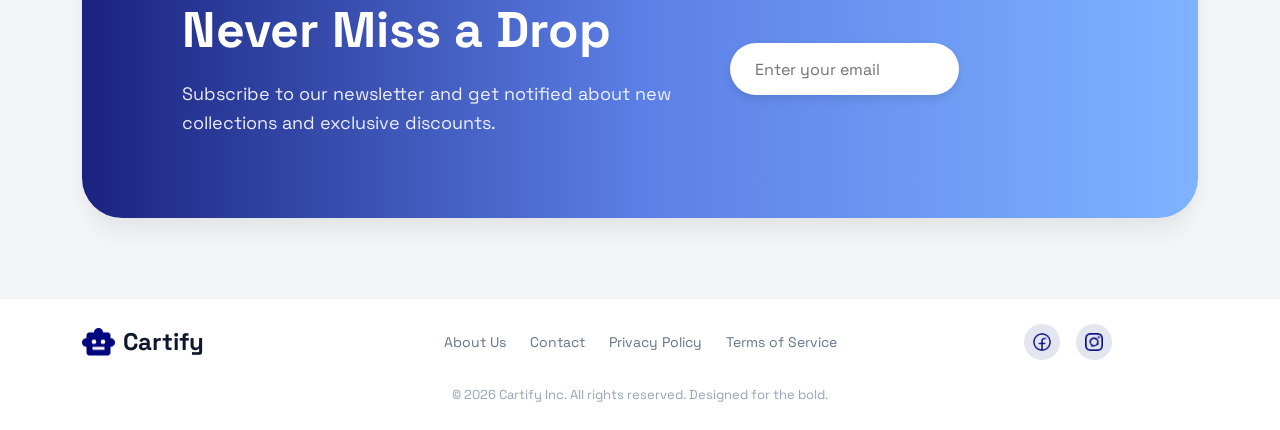
==== commit fe02f23d: "Add files via upload" ====
--- a/Categories.html
+++ b/Categories.html
@@ -76,7 +76,7 @@
             <img src="./img/Button.png" alt="Cart" />
           </a>
           <a class="text-reset" href="#" title="Wishlist">
-            <i class="fa-solid fa-heart" alt="Wishlist"></i>
+            <img src="./img/Vector.png" alt="Wishlist" />
           </a>
         </div>
       </div>
